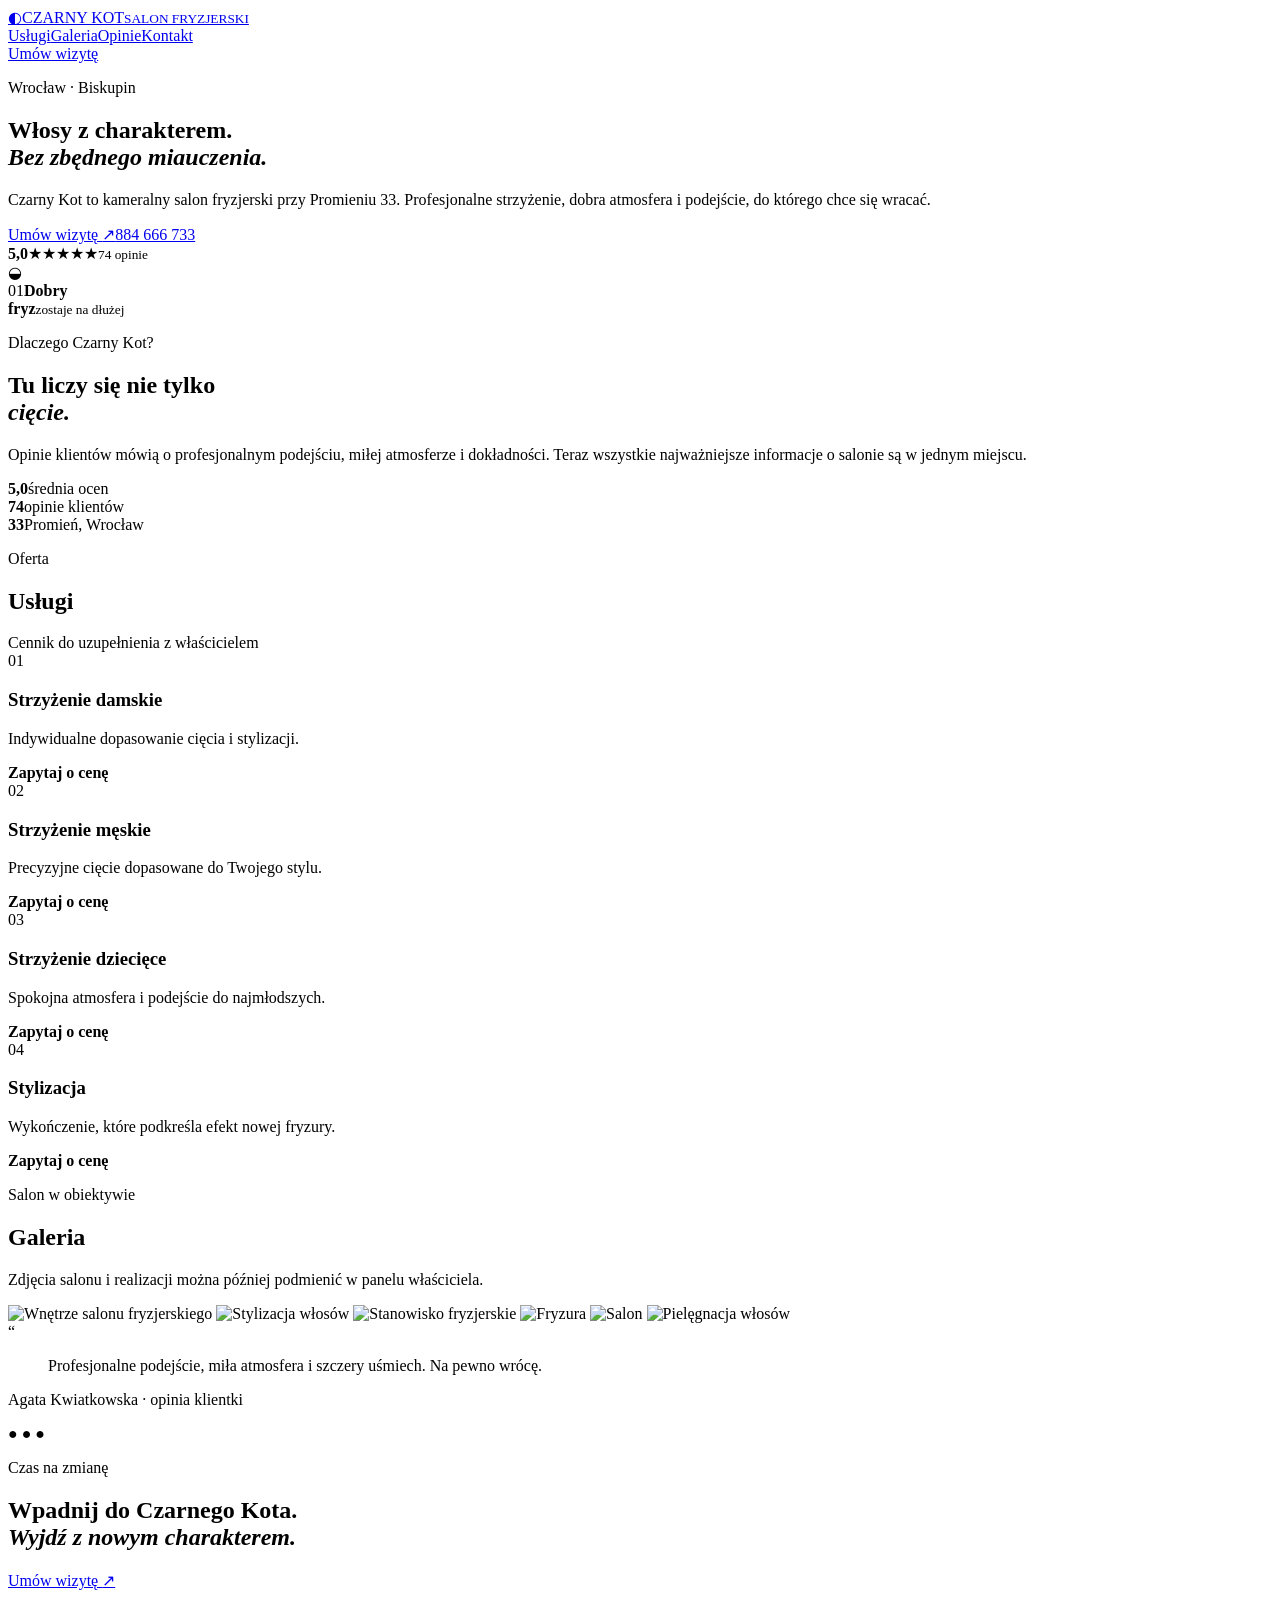
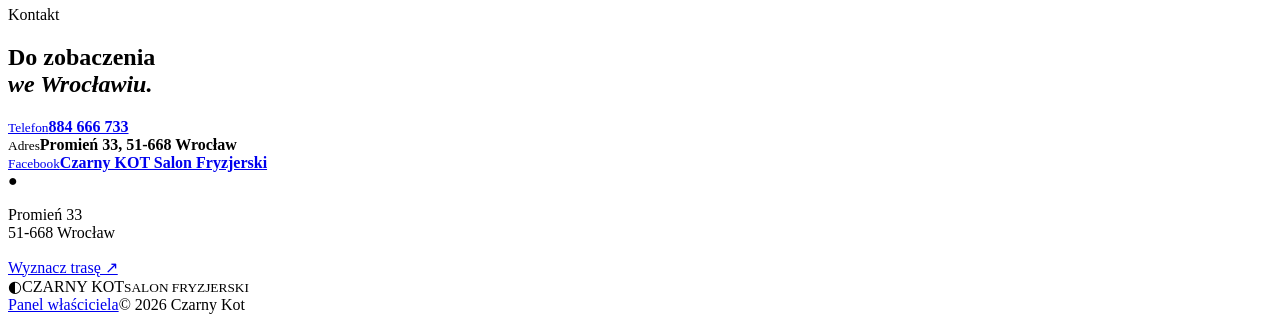
==== index.html @ 336f6bce "Create Czarny Kot website demo" ====
<!doctype html>
<html lang="pl">
<head>
  <meta charset="UTF-8">
  <meta name="viewport" content="width=device-width, initial-scale=1.0">
  <meta name="description" content="Czarny Kot Salon Fryzjerski we Wrocławiu. Strzyżenie damskie, męskie i dziecięce. Promień 33.">
  <title>Czarny Kot | Salon Fryzjerski Wrocław</title>
  <link rel="preconnect" href="https://fonts.googleapis.com">
  <link rel="preconnect" href="https://fonts.gstatic.com" crossorigin>
  <link href="https://fonts.googleapis.com/css2?family=DM+Sans:wght@400;500;600&family=Playfair+Display:wght@500;600;700&display=swap" rel="stylesheet">
  <link rel="stylesheet" href="style.css">
</head>
<body>
  <header class="nav">
    <a class="brand" href="#top"><span class="cat-mark">◐</span><span>CZARNY KOT<small>SALON FRYZJERSKI</small></span></a>
    <nav>
      <a href="#uslugi">Usługi</a><a href="#galeria">Galeria</a><a href="#opinie">Opinie</a><a href="#kontakt">Kontakt</a>
    </nav>
    <a class="button button-small" href="#kontakt">Umów wizytę</a>
  </header>

  <main id="top">
    <section class="hero">
      <div class="hero-glow"></div>
      <div class="hero-copy">
        <p class="eyebrow">Wrocław · Biskupin</p>
        <h1>Włosy z charakterem.<br><em>Bez zbędnego miauczenia.</em></h1>
        <p class="lead">Czarny Kot to kameralny salon fryzjerski przy Promieniu 33. Profesjonalne strzyżenie, dobra atmosfera i podejście, do którego chce się wracać.</p>
        <div class="actions"><a class="button" href="#kontakt">Umów wizytę <span>↗</span></a><a class="text-link" href="tel:+48884666733">884 666 733</a></div>
        <div class="rating"><strong>5,0</strong><span>★★★★★</span><small>74 opinie</small></div>
      </div>
      <div class="hero-art">
        <div class="halo"></div>
        <div class="cat-silhouette">◒</div>
        <div class="hero-card"><span>01</span><b>Dobry<br>fryz</b><small>zostaje na dłużej</small></div>
      </div>
    </section>

    <section class="intro section">
      <p class="eyebrow">Dlaczego Czarny Kot?</p>
      <div class="split"><h2>Tu liczy się nie tylko<br><em>cięcie.</em></h2><p>Opinie klientów mówią o profesjonalnym podejściu, miłej atmosferze i dokładności. Teraz wszystkie najważniejsze informacje o salonie są w jednym miejscu.</p></div>
      <div class="stats"><div><b>5,0</b><span>średnia ocen</span></div><div><b>74</b><span>opinie klientów</span></div><div><b>33</b><span>Promień, Wrocław</span></div></div>
    </section>

    <section id="uslugi" class="section dark">
      <div class="section-head"><div><p class="eyebrow">Oferta</p><h2>Usługi</h2></div><span class="section-note">Cennik do uzupełnienia z właścicielem</span></div>
      <div class="service-grid">
        <article><span>01</span><h3>Strzyżenie damskie</h3><p>Indywidualne dopasowanie cięcia i stylizacji.</p><b>Zapytaj o cenę</b></article>
        <article><span>02</span><h3>Strzyżenie męskie</h3><p>Precyzyjne cięcie dopasowane do Twojego stylu.</p><b>Zapytaj o cenę</b></article>
        <article><span>03</span><h3>Strzyżenie dziecięce</h3><p>Spokojna atmosfera i podejście do najmłodszych.</p><b>Zapytaj o cenę</b></article>
        <article><span>04</span><h3>Stylizacja</h3><p>Wykończenie, które podkreśla efekt nowej fryzury.</p><b>Zapytaj o cenę</b></article>
      </div>
    </section>

    <section id="galeria" class="section">
      <div class="section-head"><div><p class="eyebrow">Salon w obiektywie</p><h2>Galeria</h2></div><p class="section-note">Zdjęcia salonu i realizacji można później podmienić w panelu właściciela.</p></div>
      <div class="gallery">
        <img src="https://images.unsplash.com/photo-1560066984-138dadb4c035?auto=format&fit=crop&w=1000&q=85" alt="Wnętrze salonu fryzjerskiego">
        <img src="https://images.unsplash.com/photo-1522337360788-8b13dee7a37e?auto=format&fit=crop&w=1000&q=85" alt="Stylizacja włosów">
        <img src="https://images.unsplash.com/photo-1521590832167-7bcbfaa6381f?auto=format&fit=crop&w=1000&q=85" alt="Stanowisko fryzjerskie">
        <img src="https://images.unsplash.com/photo-1519699047748-de8e457a634e?auto=format&fit=crop&w=1000&q=85" alt="Fryzura">
        <img src="https://images.unsplash.com/photo-1562322140-8baeececf3df?auto=format&fit=crop&w=1000&q=85" alt="Salon">
        <img src="https://images.unsplash.com/photo-1595476108010-b4d1f102b1b1?auto=format&fit=crop&w=1000&q=85" alt="Pielęgnacja włosów">
      </div>
    </section>

    <section id="opinie" class="section quote-section">
      <div class="quote-mark">“</div>
      <blockquote>Profesjonalne podejście, miła atmosfera i szczery uśmiech. Na pewno wrócę.</blockquote>
      <p>Agata Kwiatkowska · opinia klientki</p>
      <div class="quote-dots">● ● ●</div>
    </section>

    <section class="cta">
      <div><p class="eyebrow">Czas na zmianę</p><h2>Wpadnij do Czarnego Kota.<br><em>Wyjdź z nowym charakterem.</em></h2></div>
      <a class="button light" href="#kontakt">Umów wizytę <span>↗</span></a>
    </section>

    <section id="kontakt" class="section contact">
      <div><p class="eyebrow">Kontakt</p><h2>Do zobaczenia<br><em>we Wrocławiu.</em></h2><div class="contact-list"><a href="tel:+48884666733"><small>Telefon</small><b>884 666 733</b></a><div><small>Adres</small><b>Promień 33, 51-668 Wrocław</b></div><a href="https://www.facebook.com/Czarny-KOT-Salon-Fryzjerski-Wroc%C5%82aw-106250947893247" target="_blank" rel="noreferrer"><small>Facebook</small><b>Czarny KOT Salon Fryzjerski</b></a></div></div>
      <div class="map-card"><div class="map-pin">●</div><p>Promień 33<br>51-668 Wrocław</p><a class="text-link" href="https://www.google.com/maps/search/?api=1&query=Promie%C5%84%2033%2051-668%20Wroc%C5%82aw" target="_blank" rel="noreferrer">Wyznacz trasę ↗</a></div>
    </section>
  </main>

  <footer><div class="brand"><span class="cat-mark">◐</span><span>CZARNY KOT<small>SALON FRYZJERSKI</small></span></div><a href="/admin.html">Panel właściciela</a><span>© 2026 Czarny Kot</span></footer>
  <script src="script.js"></script>
</body>
</html>
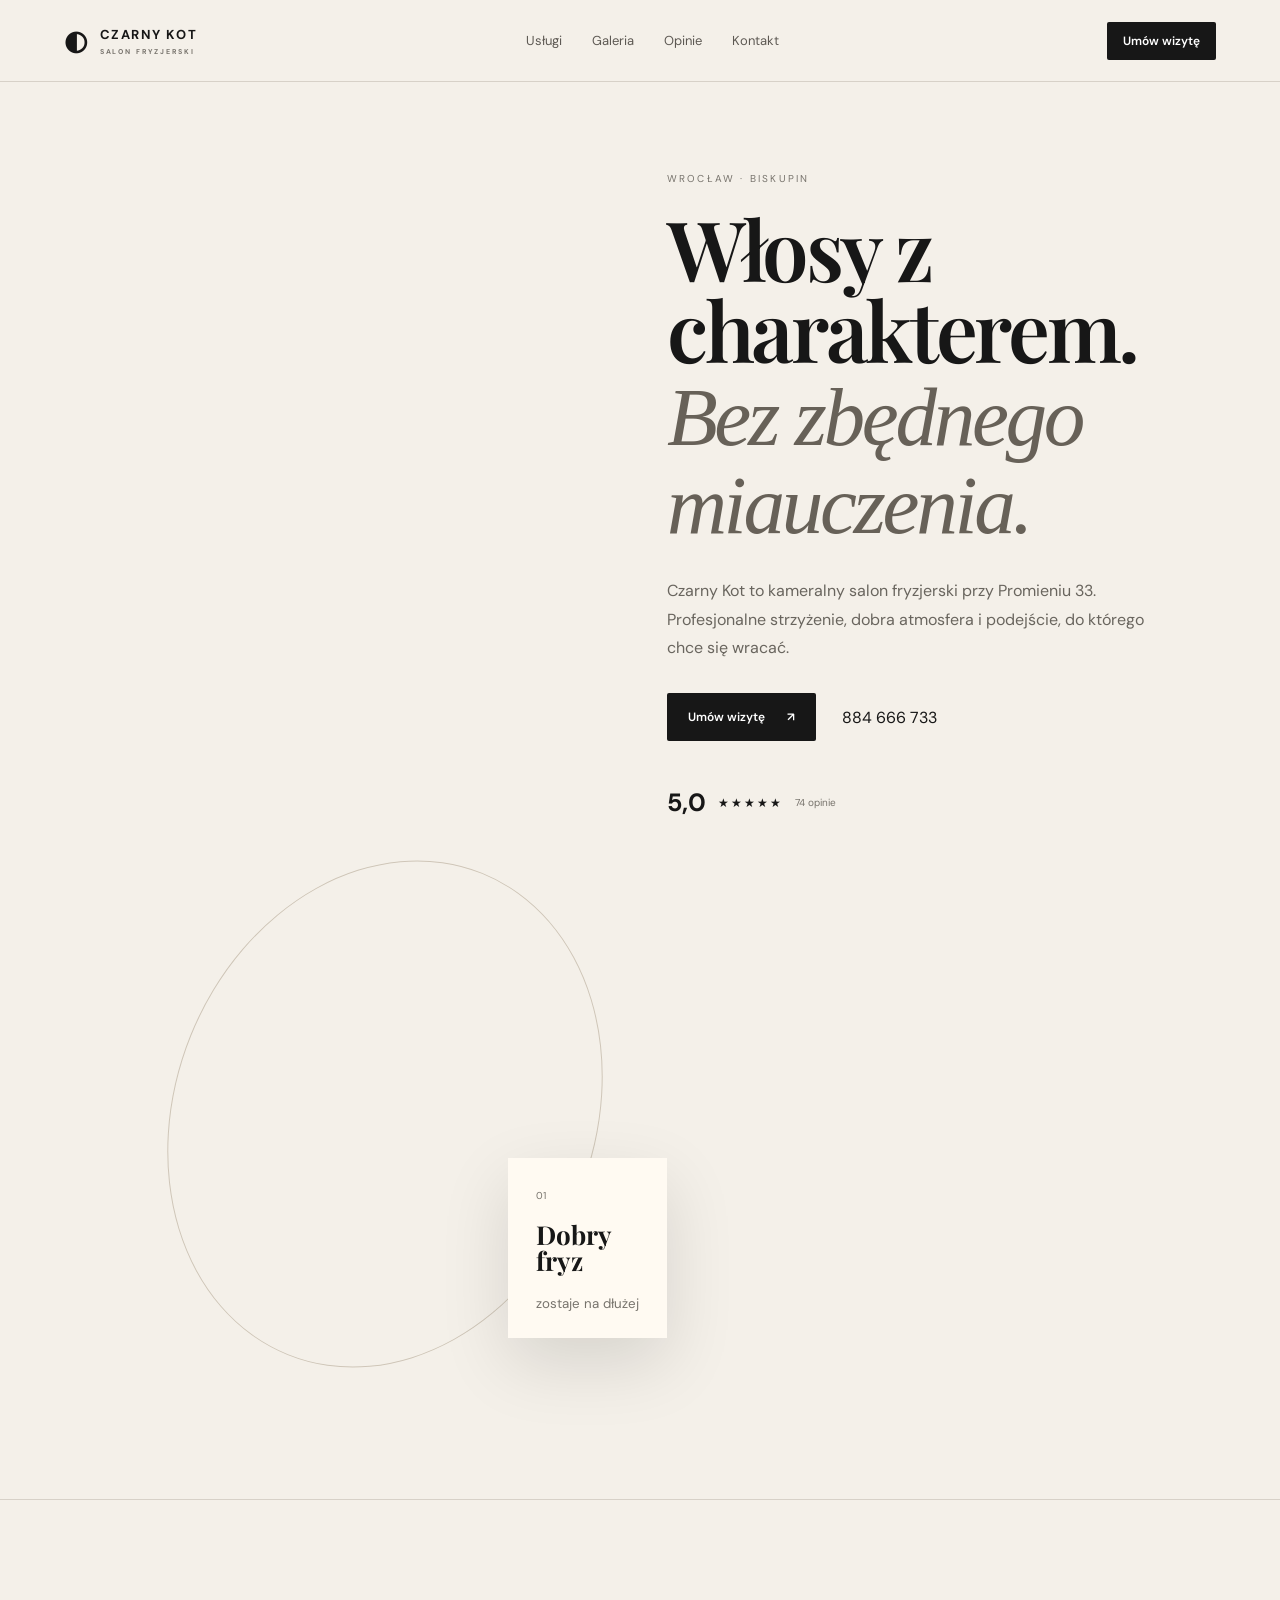
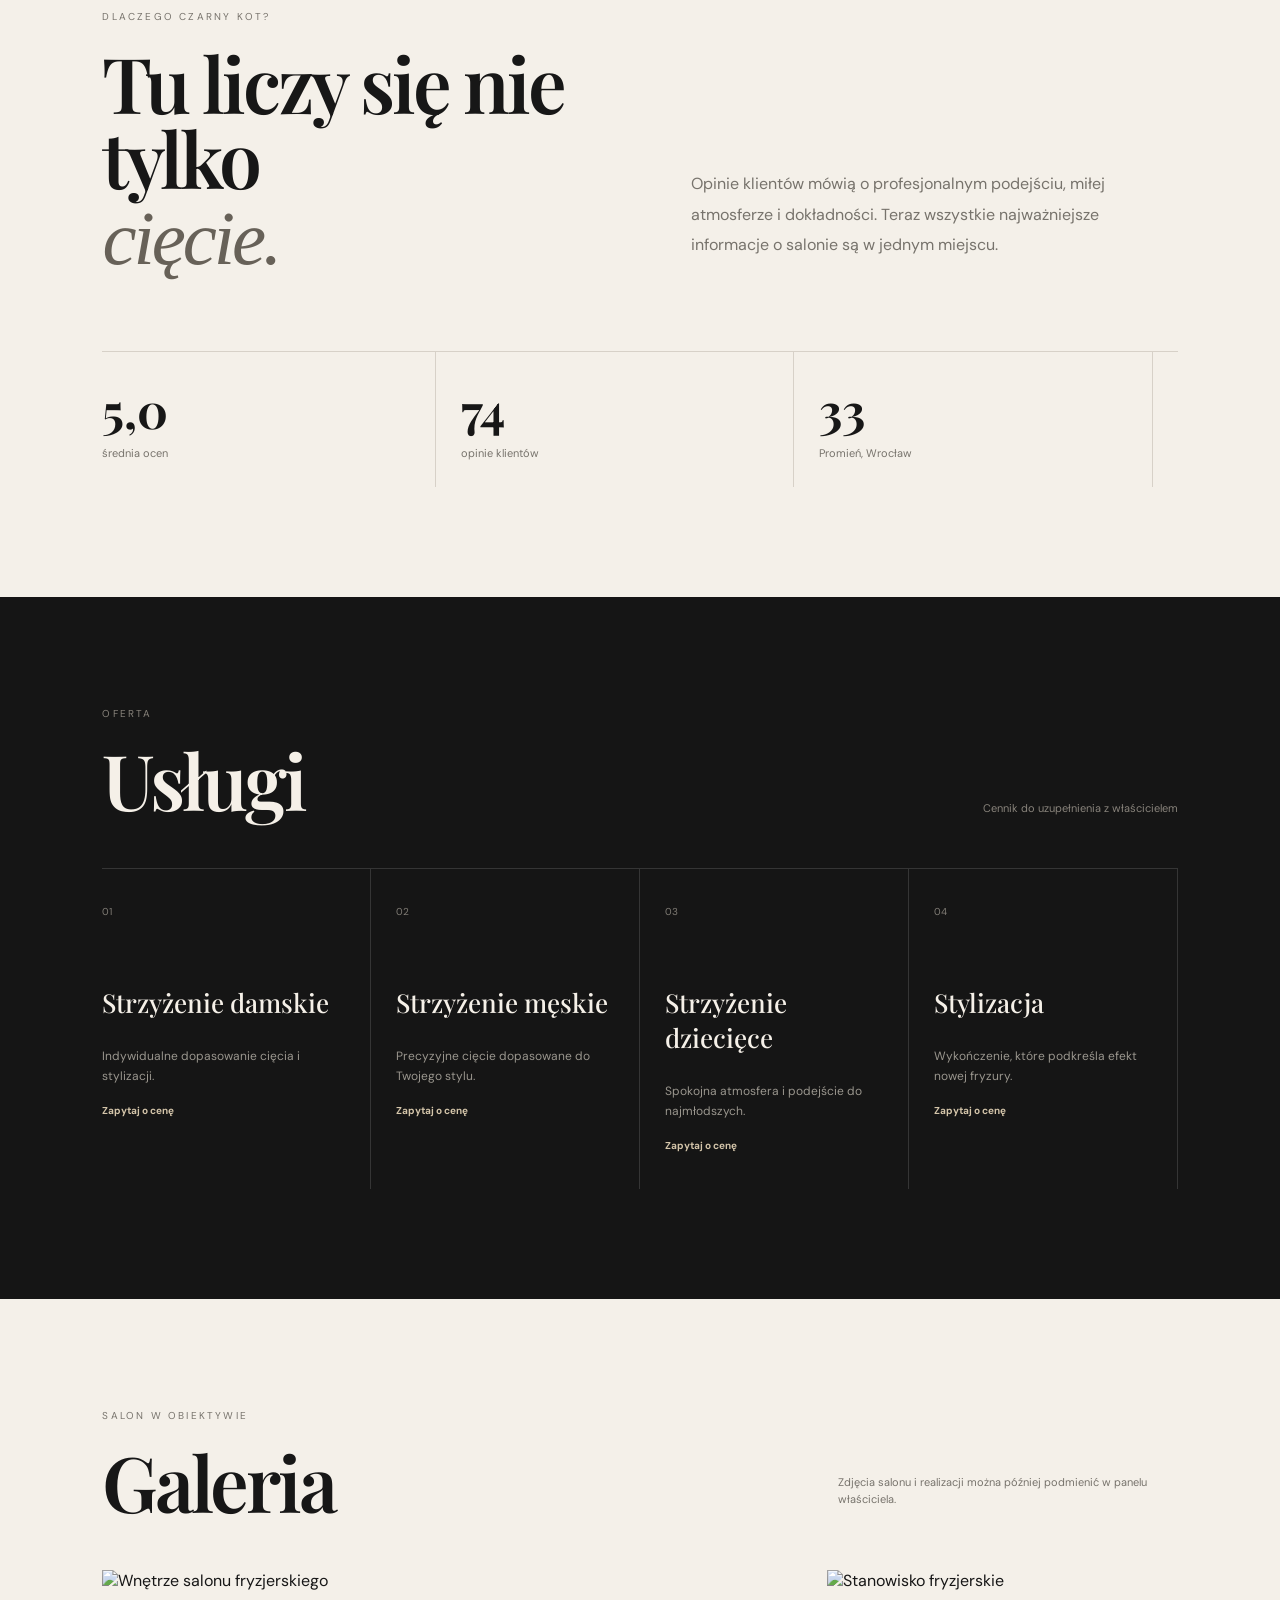
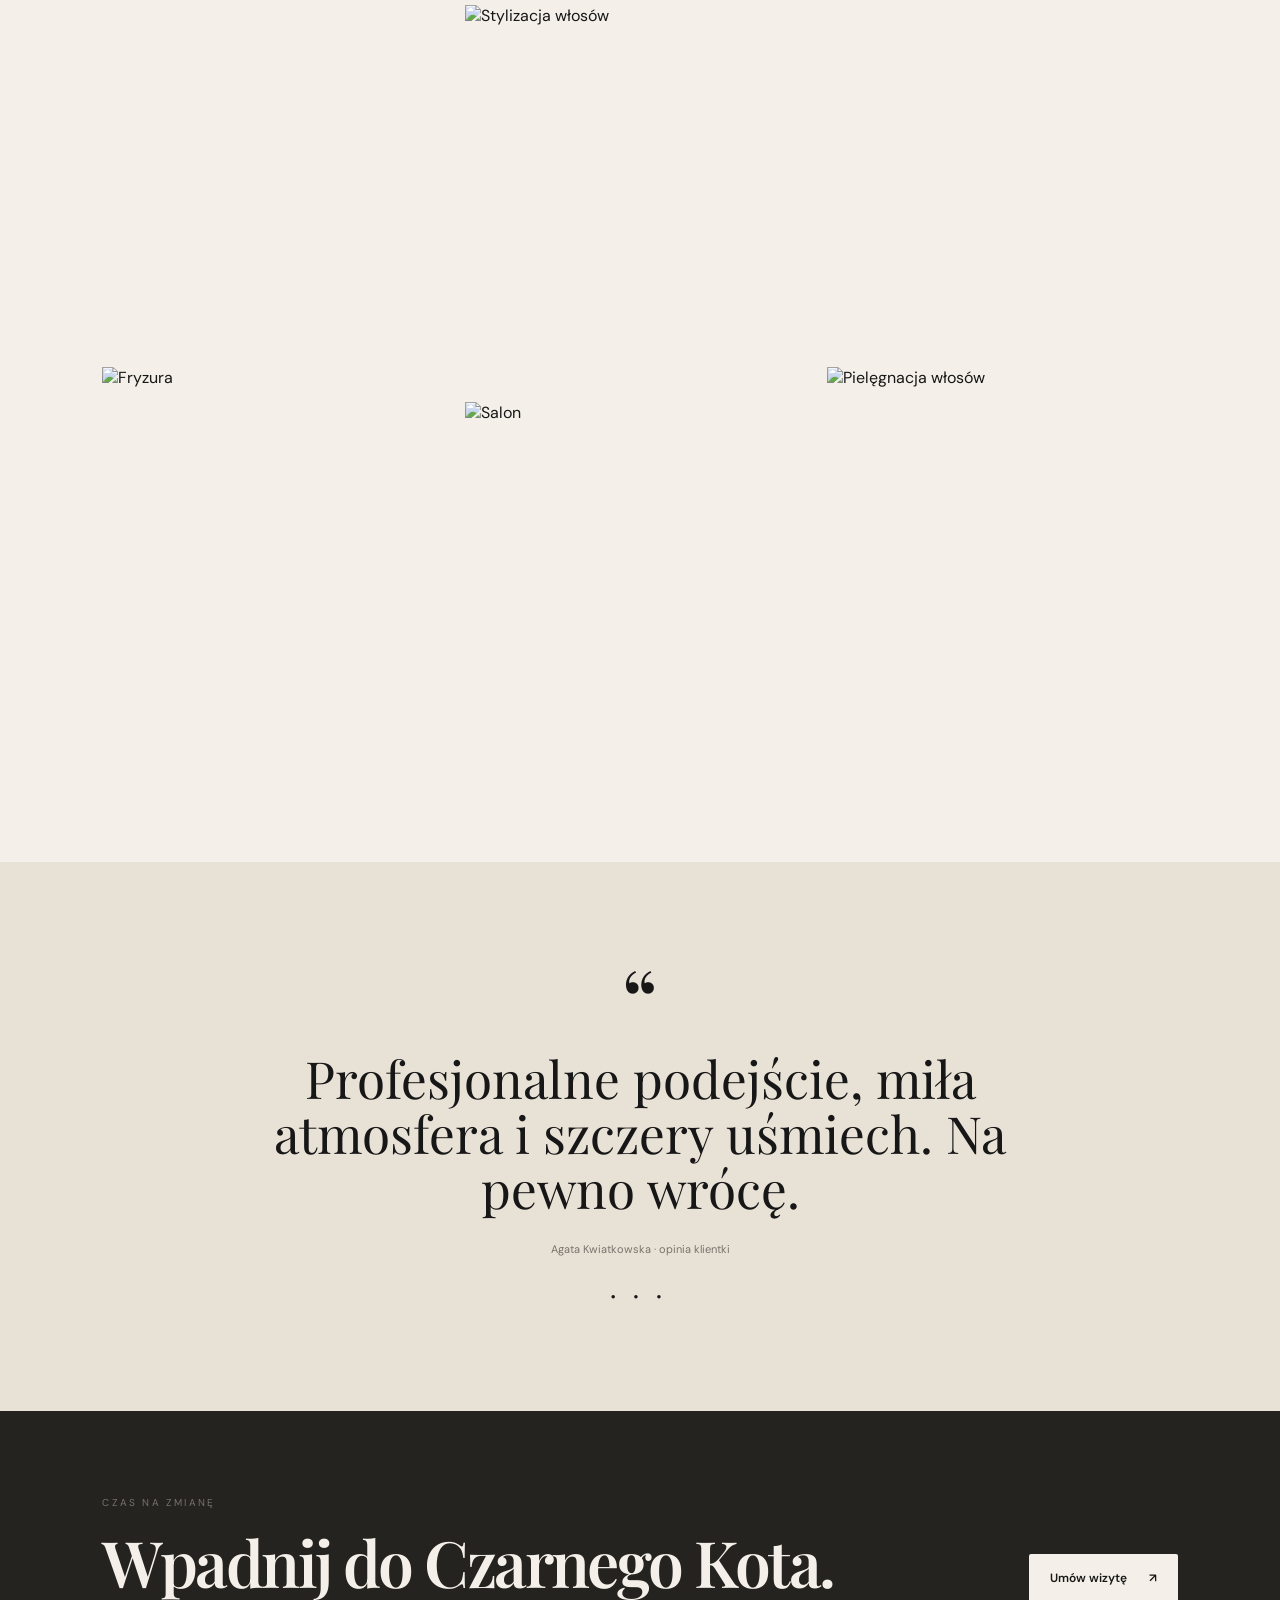
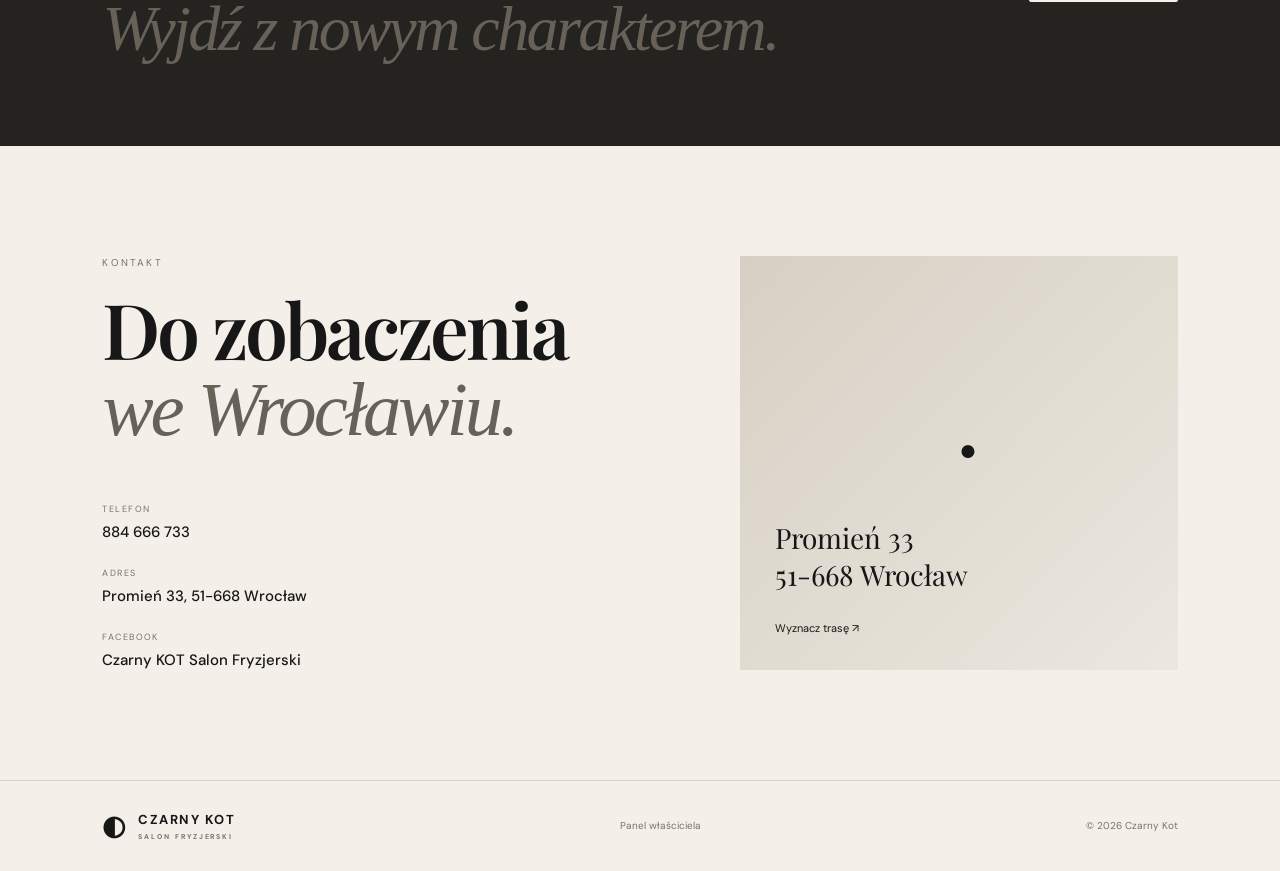
==== commit 2b72e5fb: "Add walking cat hero animation" ====
--- a/index.html
+++ b/index.html
@@ -31,7 +31,8 @@
       </div>
       <div class="hero-art">
         <div class="halo"></div>
-        <div class="cat-silhouette">◒</div>
+        <div class="cat-silhouette" aria-hidden="true"><span class="cat-body"></span><span class="cat-head"><i></i><i></i></span><span class="cat-tail"></span><span class="cat-leg leg-a"></span><span class="cat-leg leg-b"></span><span class="cat-leg leg-c"></span><span class="cat-leg leg-d"></span></div>
+        <div class="walking-cat" aria-hidden="true"><span class="walk-body"></span><span class="walk-head"><i></i><i></i></span><span class="walk-tail"></span><span class="walk-leg a"></span><span class="walk-leg b"></span><span class="walk-leg c"></span><span class="walk-leg d"></span></div>
         <div class="hero-card"><span>01</span><b>Dobry<br>fryz</b><small>zostaje na dłużej</small></div>
       </div>
     </section>
--- a/style.css
+++ b/style.css
@@ -0,0 +1 @@
+:root{--bg:#f4f0e9;--ink:#171717;--muted:#77736c;--dark:#151515;--line:#d7d1c8;--accent:#d9c39a}*{box-sizing:border-box}html{scroll-behavior:smooth}body{margin:0;background:var(--bg);color:var(--ink);font-family:"DM Sans",sans-serif}a{color:inherit;text-decoration:none}.nav{height:82px;padding:0 5vw;display:flex;align-items:center;justify-content:space-between;border-bottom:1px solid var(--line);position:sticky;top:0;background:rgba(244,240,233,.9);backdrop-filter:blur(16px);z-index:10}.brand{display:flex;gap:10px;align-items:center;font-weight:700;letter-spacing:.12em;font-size:13px}.brand small{display:block;font-size:7px;letter-spacing:.28em;color:var(--muted);margin-top:4px}.cat-mark{font-size:27px;line-height:1}.nav nav{display:flex;gap:30px;font-size:13px;color:#5d5953}.nav nav a:hover,.text-link:hover{color:#000;text-decoration:underline;text-underline-offset:5px}.button{display:inline-flex;align-items:center;gap:22px;background:var(--ink);color:white;padding:16px 21px;border-radius:2px;font-size:12px;font-weight:600}.button-small{padding:11px 16px}.button.light{background:var(--bg);color:var(--ink)}.hero{min-height:calc(100vh - 82px);padding:7vw 8vw;display:grid;grid-template-columns:1.05fr .95fr;align-items:center;overflow:hidden}.eyebrow{font-size:10px;text-transform:uppercase;letter-spacing:.22em;color:var(--muted);margin:0 0 22px}.hero h1,h2{font-family:"Playfair Display",serif;font-weight:600;line-height:.98;letter-spacing:-.04em}.hero h1{font-size:clamp(48px,6.5vw,94px);margin:0;max-width:850px}.hero h1 em,h2 em{font-style:italic;font-weight:500;color:#676158}.lead{max-width:540px;line-height:1.8;color:#69655e;margin:30px 0}.actions{display:flex;align-items:center;gap:26px}.rating{display:flex;align-items:center;gap:12px;margin-top:45px;font-size:12px}.rating strong{font-size:25px}.rating span{letter-spacing:2px}.rating small{color:var(--muted)}.hero-art{height:590px;position:relative;display:grid;place-items:center}.halo{width:420px;height:520px;border-radius:50%;border:1px solid #cfc6b8;position:absolute;transform:rotate(22deg)}.cat-silhouette{font-size:260px;color:#1b1b1b;line-height:1;transform:rotate(-8deg);filter:drop-shadow(18px 20px 0 rgba(0,0,0,.06))}.hero-card{position:absolute;right:0;bottom:12%;background:#fffaf2;padding:25px 28px;box-shadow:0 25px 70px rgba(0,0,0,.12);min-width:145px}.hero-card span{font-size:10px;color:var(--muted)}.hero-card b{display:block;font-family:"Playfair Display",serif;font-size:26px;line-height:1;margin:18px 0}.hero-card small{color:var(--muted)}.section{padding:110px 8vw}.intro{border-top:1px solid var(--line)}h2{font-size:clamp(45px,6vw,80px);margin:0}.split{display:grid;grid-template-columns:1fr 1fr;gap:8vw;align-items:end}.split p{max-width:470px;line-height:1.9;color:var(--muted)}.stats{display:grid;grid-template-columns:repeat(3,1fr);border-top:1px solid var(--line);margin-top:75px}.stats div{padding:25px 0;border-right:1px solid var(--line);margin-right:25px}.stats b{font-family:"Playfair Display",serif;font-size:48px;display:block}.stats span{font-size:11px;color:var(--muted)}.dark{background:var(--dark);color:#f5f0e8}.dark .eyebrow,.dark .section-note{color:#88837b}.section-head{display:flex;justify-content:space-between;align-items:end;margin-bottom:50px}.section-note{max-width:340px;font-size:11px;line-height:1.6;color:var(--muted)}.service-grid{display:grid;grid-template-columns:repeat(4,1fr);border-top:1px solid #353535}.service-grid article{padding:30px 25px 35px 0;border-right:1px solid #353535;min-height:260px}.service-grid article+article{padding-left:25px}.service-grid span{font-size:10px;color:#817d76}.service-grid h3{font-family:"Playfair Display",serif;font-size:26px;font-weight:500;margin-top:65px}.service-grid p{color:#9a968e;font-size:12px;line-height:1.7}.service-grid b{font-size:10px;color:#d4c5aa}.gallery{display:grid;grid-template-columns:repeat(3,1fr);gap:12px}.gallery img{width:100%;height:350px;object-fit:cover;filter:saturate(.8);transition:.35s}.gallery img:hover{filter:saturate(1);transform:translateY(-4px)}.gallery img:nth-child(2),.gallery img:nth-child(5){margin-top:35px}.quote-section{text-align:center;background:#e8e1d6}.quote-mark{font-family:"Playfair Display",serif;font-size:90px;line-height:.6}.quote-section blockquote{font-family:"Playfair Display",serif;font-size:clamp(30px,4vw,55px);max-width:850px;margin:25px auto;line-height:1.08}.quote-section p{font-size:11px;color:var(--muted)}.quote-dots{font-size:8px;letter-spacing:8px;margin-top:35px}.cta{background:#24231f;color:#f4f0e9;padding:85px 8vw;display:flex;justify-content:space-between;align-items:center}.cta h2{font-size:clamp(40px,5vw,68px)}.contact{display:grid;grid-template-columns:1.1fr .9fr;gap:8vw}.contact-list{margin-top:55px;display:grid;gap:25px}.contact-list small{display:block;color:var(--muted);font-size:9px;text-transform:uppercase;letter-spacing:.16em;margin-bottom:6px}.contact-list b{font-size:15px;font-weight:500}.map-card{min-height:400px;background:linear-gradient(135deg,#d6d0c4,#ece7df);padding:35px;display:flex;flex-direction:column;justify-content:end;position:relative}.map-pin{position:absolute;top:42%;left:50%;font-size:30px}.map-card p{font-family:"Playfair Display",serif;font-size:28px}.map-card .text-link{font-size:11px}footer{border-top:1px solid var(--line);padding:30px 8vw;display:flex;justify-content:space-between;align-items:center;font-size:10px;color:var(--muted)}footer .brand{color:var(--ink)}footer a:hover{color:var(--ink)}@media(max-width:800px){.nav{height:68px}.nav nav{display:none}.nav .button{display:none}.hero{grid-template-columns:1fr;padding:65px 7vw}.hero-art{height:360px}.halo{width:260px;height:320px}.cat-silhouette{font-size:170px}.hero-card{right:4%;bottom:4%}.split,.contact{grid-template-columns:1fr}.service-grid{grid-template-columns:1fr 1fr}.gallery{grid-template-columns:1fr 1fr}.gallery img{height:240px}.section{padding:80px 7vw}.cta{padding:70px 7vw;display:block}.cta .button{margin-top:30px}.stats{grid-template-columns:1fr}.stats div{border-right:0;border-bottom:1px solid var(--line);margin:0}.section-head{display:block}.section-note{margin-top:20px}footer{padding:25px 7vw;gap:15px;flex-wrap:wrap}}@media(max-width:480px){.service-grid,.gallery{grid-template-columns:1fr}.gallery img:nth-child(2),.gallery img:nth-child(5){margin-top:0}.hero h1{font-size:48px}.actions{flex-direction:column;align-items:flex-start}.contact{gap:50px}}
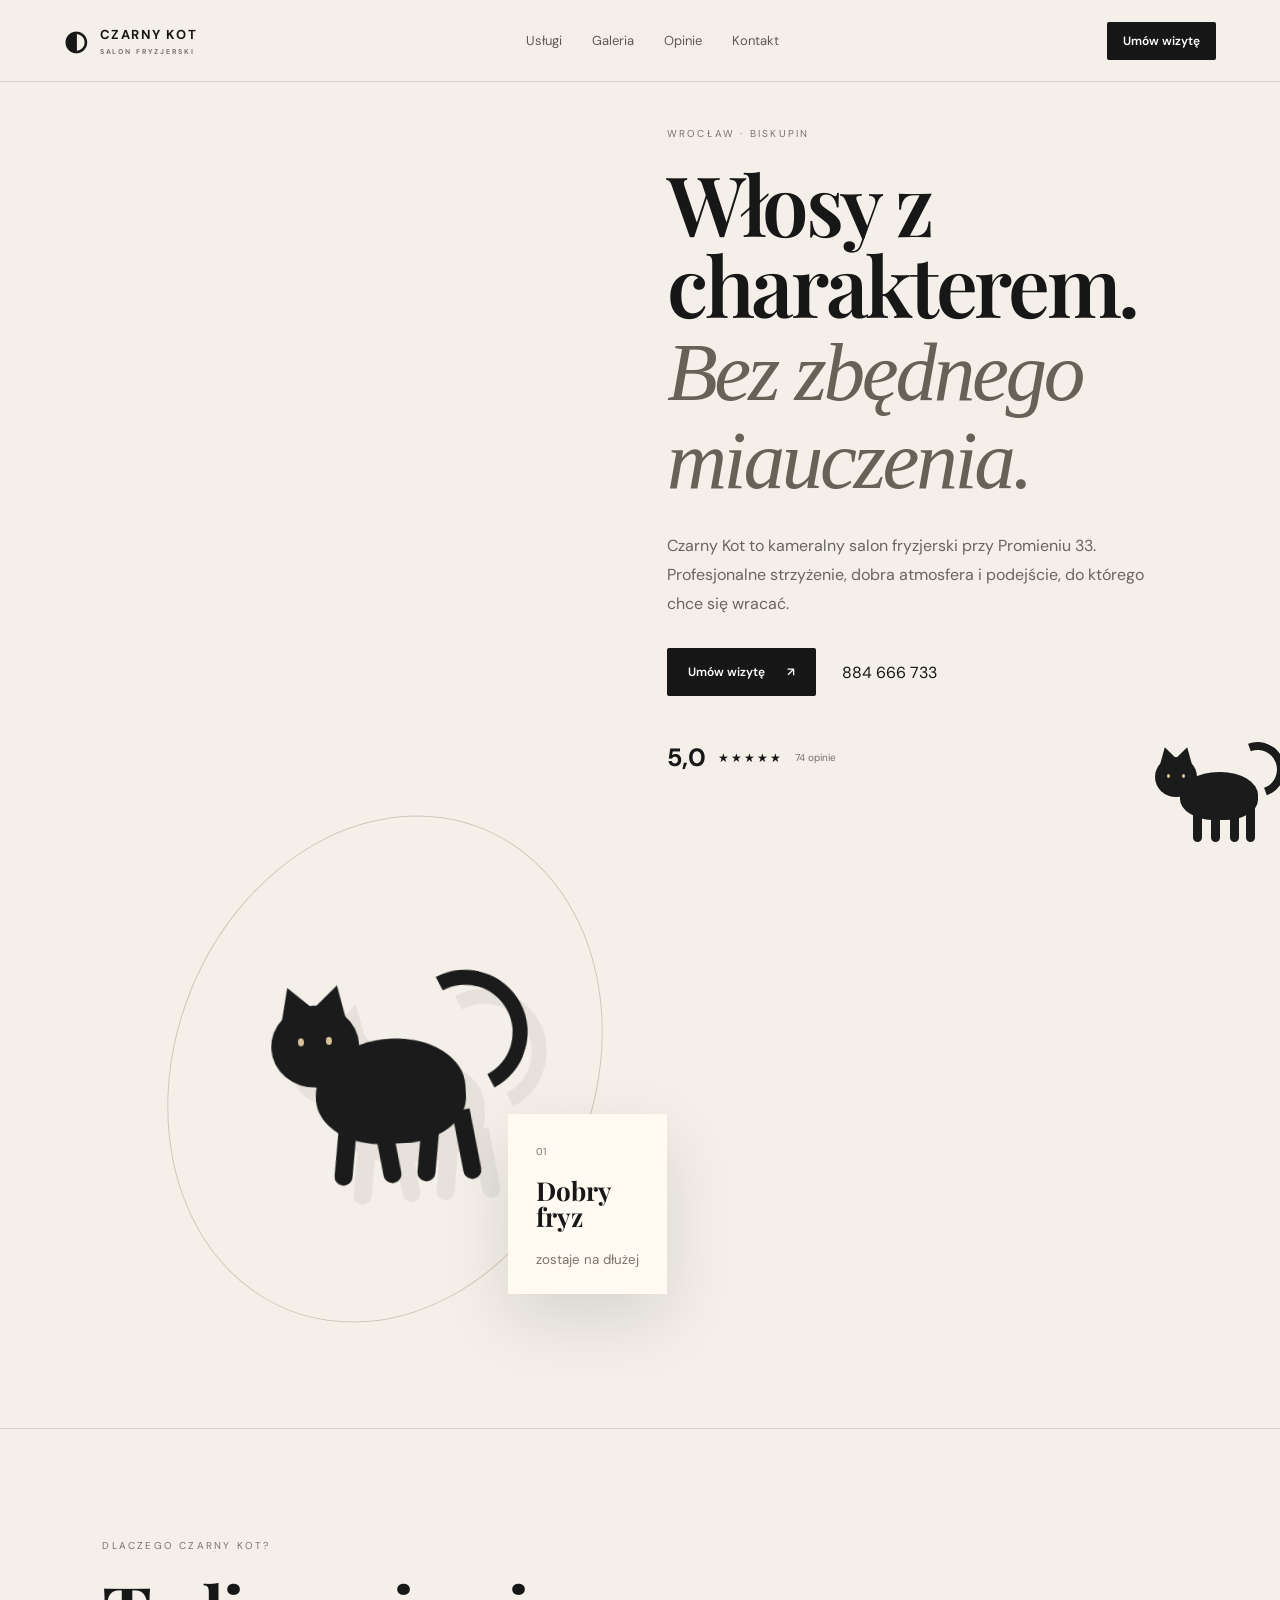
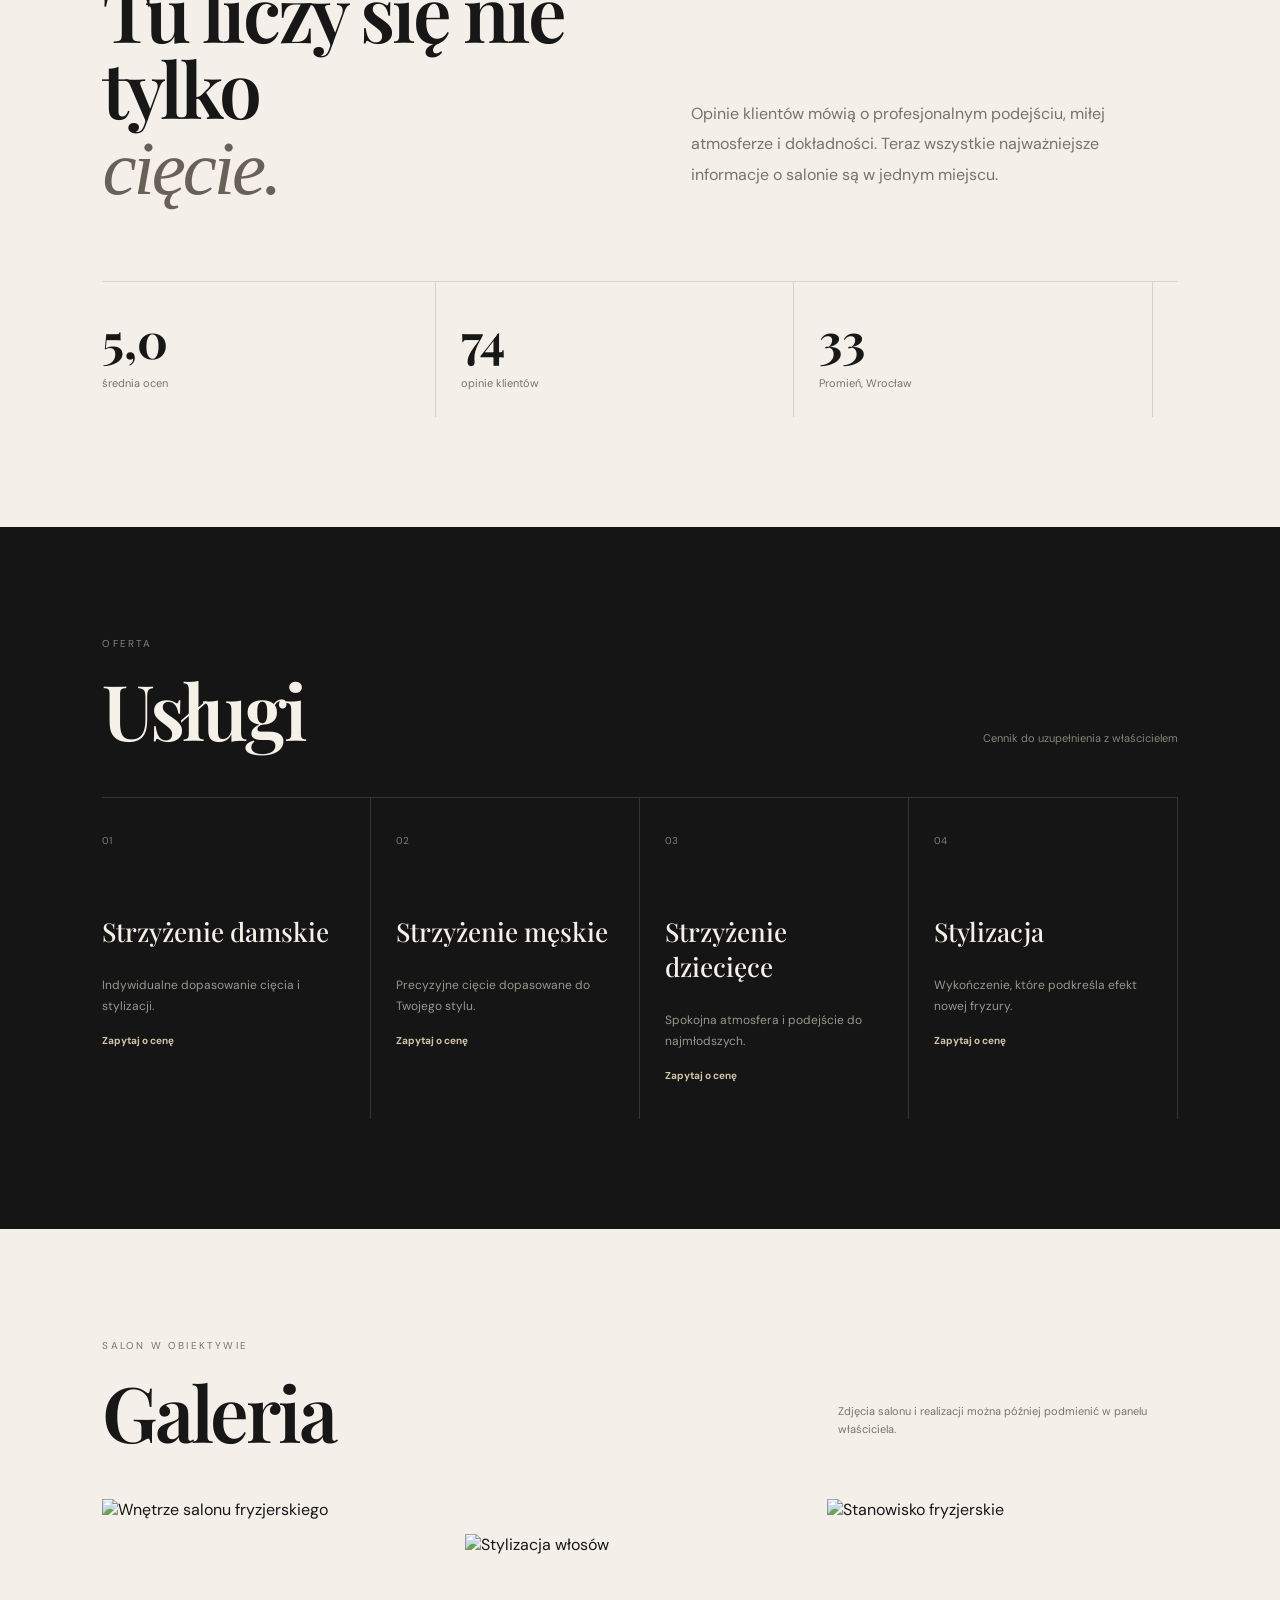
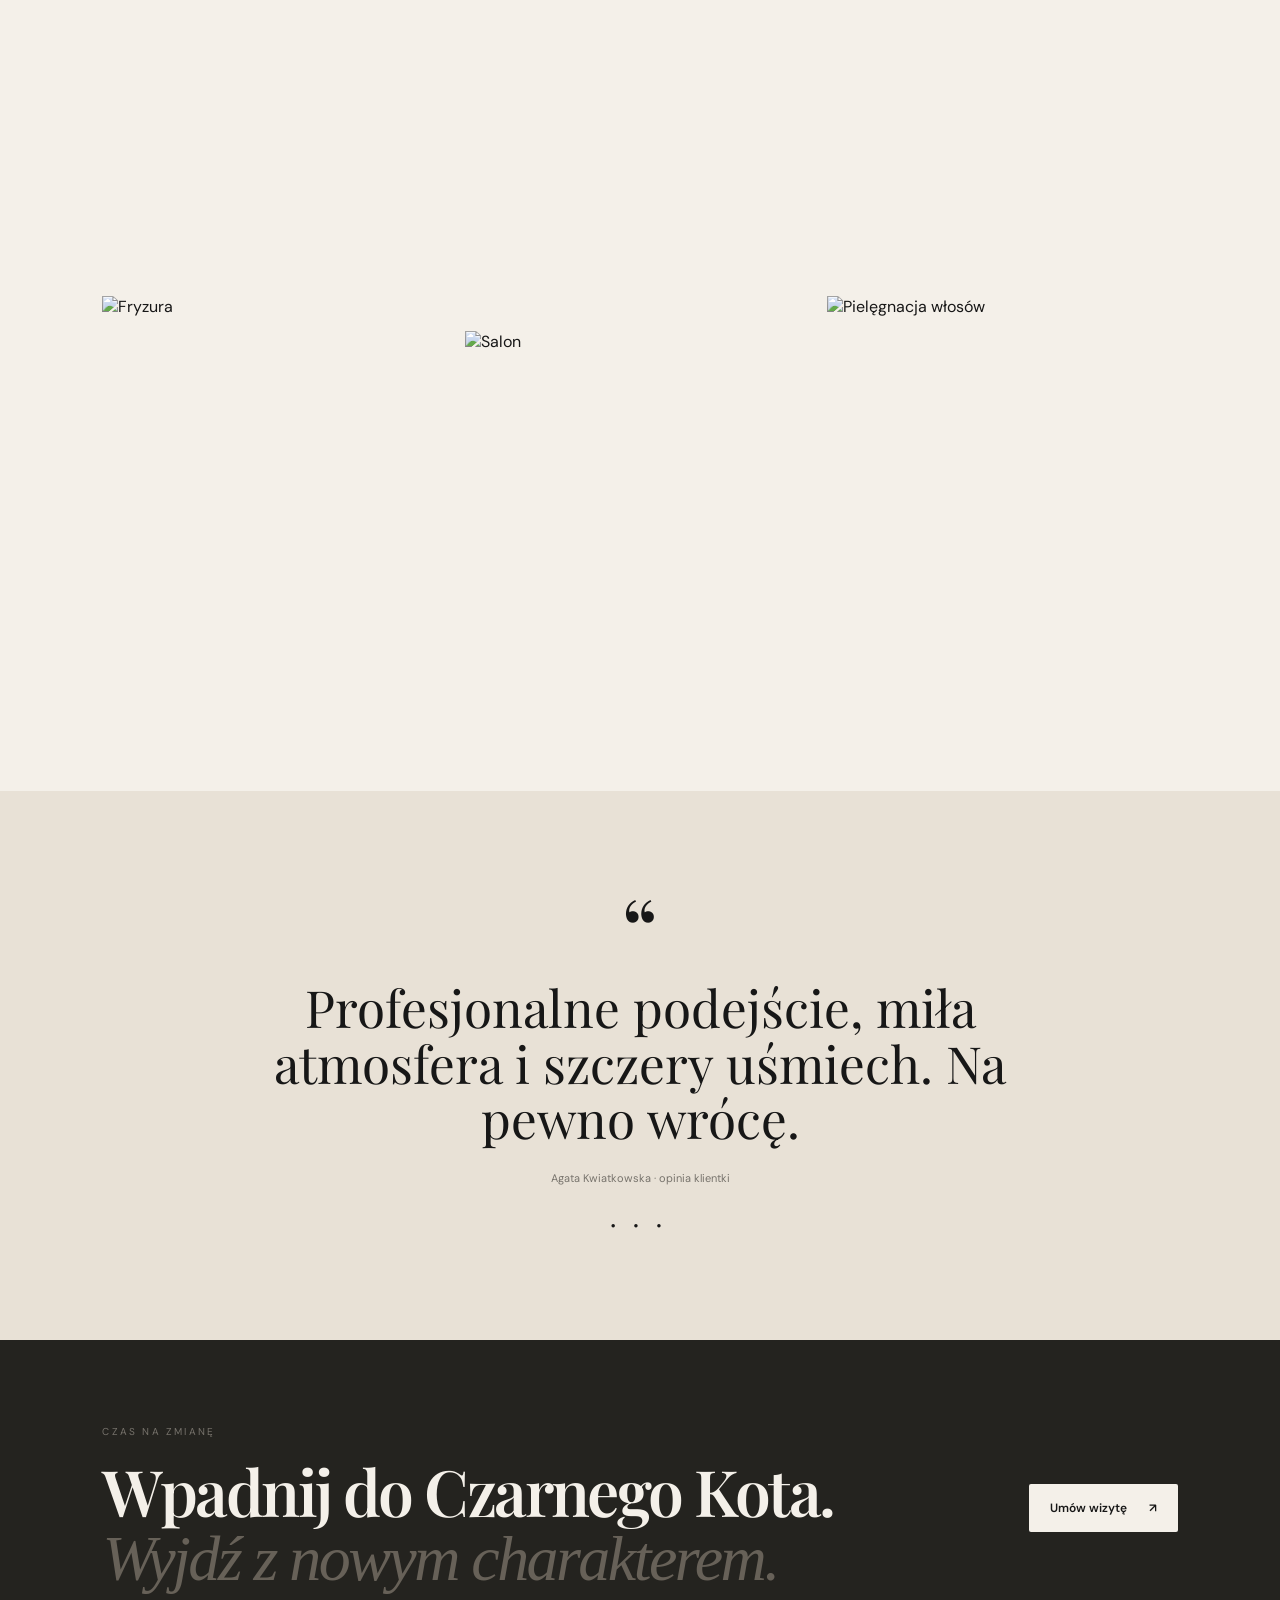
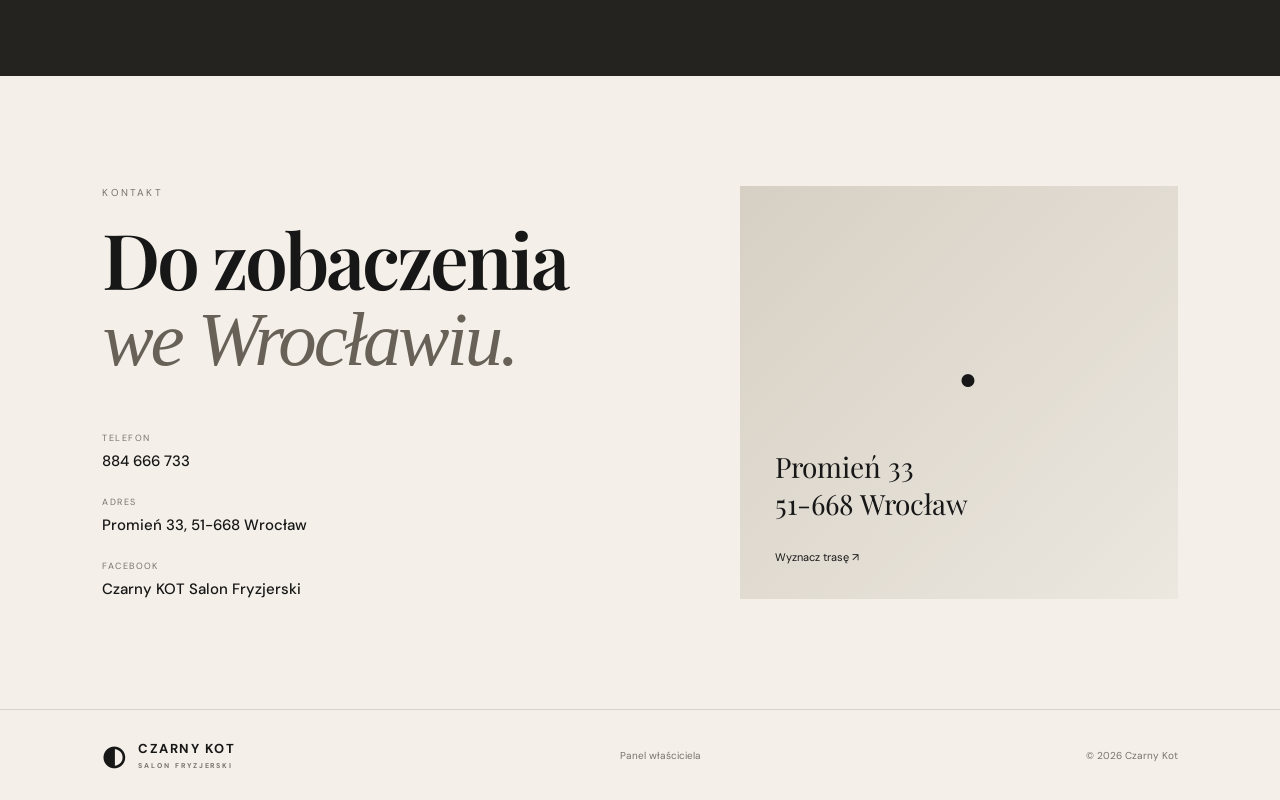
==== commit 3a101178: "Move walking cat to full hero container" ====
--- a/index.html
+++ b/index.html
@@ -29,10 +29,10 @@
         <div class="actions"><a class="button" href="#kontakt">Umów wizytę <span>↗</span></a><a class="text-link" href="tel:+48884666733">884 666 733</a></div>
         <div class="rating"><strong>5,0</strong><span>★★★★★</span><small>74 opinie</small></div>
       </div>
+      <div class="walking-cat" aria-hidden="true"><span class="walk-body"></span><span class="walk-head"><i></i><i></i></span><span class="walk-tail"></span><span class="walk-leg a"></span><span class="walk-leg b"></span><span class="walk-leg c"></span><span class="walk-leg d"></span></div>
       <div class="hero-art">
         <div class="halo"></div>
         <div class="cat-silhouette" aria-hidden="true"><span class="cat-body"></span><span class="cat-head"><i></i><i></i></span><span class="cat-tail"></span><span class="cat-leg leg-a"></span><span class="cat-leg leg-b"></span><span class="cat-leg leg-c"></span><span class="cat-leg leg-d"></span></div>
-        <div class="walking-cat" aria-hidden="true"><span class="walk-body"></span><span class="walk-head"><i></i><i></i></span><span class="walk-tail"></span><span class="walk-leg a"></span><span class="walk-leg b"></span><span class="walk-leg c"></span><span class="walk-leg d"></span></div>
         <div class="hero-card"><span>01</span><b>Dobry<br>fryz</b><small>zostaje na dłużej</small></div>
       </div>
     </section>
--- a/style.css
+++ b/style.css
@@ -1 +1,20 @@
-:root{--bg:#f4f0e9;--ink:#171717;--muted:#77736c;--dark:#151515;--line:#d7d1c8;--accent:#d9c39a}*{box-sizing:border-box}html{scroll-behavior:smooth}body{margin:0;background:var(--bg);color:var(--ink);font-family:"DM Sans",sans-serif}a{color:inherit;text-decoration:none}.nav{height:82px;padding:0 5vw;display:flex;align-items:center;justify-content:space-between;border-bottom:1px solid var(--line);position:sticky;top:0;background:rgba(244,240,233,.9);backdrop-filter:blur(16px);z-index:10}.brand{display:flex;gap:10px;align-items:center;font-weight:700;letter-spacing:.12em;font-size:13px}.brand small{display:block;font-size:7px;letter-spacing:.28em;color:var(--muted);margin-top:4px}.cat-mark{font-size:27px;line-height:1}.nav nav{display:flex;gap:30px;font-size:13px;color:#5d5953}.nav nav a:hover,.text-link:hover{color:#000;text-decoration:underline;text-underline-offset:5px}.button{display:inline-flex;align-items:center;gap:22px;background:var(--ink);color:white;padding:16px 21px;border-radius:2px;font-size:12px;font-weight:600}.button-small{padding:11px 16px}.button.light{background:var(--bg);color:var(--ink)}.hero{min-height:calc(100vh - 82px);padding:7vw 8vw;display:grid;grid-template-columns:1.05fr .95fr;align-items:center;overflow:hidden}.eyebrow{font-size:10px;text-transform:uppercase;letter-spacing:.22em;color:var(--muted);margin:0 0 22px}.hero h1,h2{font-family:"Playfair Display",serif;font-weight:600;line-height:.98;letter-spacing:-.04em}.hero h1{font-size:clamp(48px,6.5vw,94px);margin:0;max-width:850px}.hero h1 em,h2 em{font-style:italic;font-weight:500;color:#676158}.lead{max-width:540px;line-height:1.8;color:#69655e;margin:30px 0}.actions{display:flex;align-items:center;gap:26px}.rating{display:flex;align-items:center;gap:12px;margin-top:45px;font-size:12px}.rating strong{font-size:25px}.rating span{letter-spacing:2px}.rating small{color:var(--muted)}.hero-art{height:590px;position:relative;display:grid;place-items:center}.halo{width:420px;height:520px;border-radius:50%;border:1px solid #cfc6b8;position:absolute;transform:rotate(22deg)}.cat-silhouette{font-size:260px;color:#1b1b1b;line-height:1;transform:rotate(-8deg);filter:drop-shadow(18px 20px 0 rgba(0,0,0,.06))}.hero-card{position:absolute;right:0;bottom:12%;background:#fffaf2;padding:25px 28px;box-shadow:0 25px 70px rgba(0,0,0,.12);min-width:145px}.hero-card span{font-size:10px;color:var(--muted)}.hero-card b{display:block;font-family:"Playfair Display",serif;font-size:26px;line-height:1;margin:18px 0}.hero-card small{color:var(--muted)}.section{padding:110px 8vw}.intro{border-top:1px solid var(--line)}h2{font-size:clamp(45px,6vw,80px);margin:0}.split{display:grid;grid-template-columns:1fr 1fr;gap:8vw;align-items:end}.split p{max-width:470px;line-height:1.9;color:var(--muted)}.stats{display:grid;grid-template-columns:repeat(3,1fr);border-top:1px solid var(--line);margin-top:75px}.stats div{padding:25px 0;border-right:1px solid var(--line);margin-right:25px}.stats b{font-family:"Playfair Display",serif;font-size:48px;display:block}.stats span{font-size:11px;color:var(--muted)}.dark{background:var(--dark);color:#f5f0e8}.dark .eyebrow,.dark .section-note{color:#88837b}.section-head{display:flex;justify-content:space-between;align-items:end;margin-bottom:50px}.section-note{max-width:340px;font-size:11px;line-height:1.6;color:var(--muted)}.service-grid{display:grid;grid-template-columns:repeat(4,1fr);border-top:1px solid #353535}.service-grid article{padding:30px 25px 35px 0;border-right:1px solid #353535;min-height:260px}.service-grid article+article{padding-left:25px}.service-grid span{font-size:10px;color:#817d76}.service-grid h3{font-family:"Playfair Display",serif;font-size:26px;font-weight:500;margin-top:65px}.service-grid p{color:#9a968e;font-size:12px;line-height:1.7}.service-grid b{font-size:10px;color:#d4c5aa}.gallery{display:grid;grid-template-columns:repeat(3,1fr);gap:12px}.gallery img{width:100%;height:350px;object-fit:cover;filter:saturate(.8);transition:.35s}.gallery img:hover{filter:saturate(1);transform:translateY(-4px)}.gallery img:nth-child(2),.gallery img:nth-child(5){margin-top:35px}.quote-section{text-align:center;background:#e8e1d6}.quote-mark{font-family:"Playfair Display",serif;font-size:90px;line-height:.6}.quote-section blockquote{font-family:"Playfair Display",serif;font-size:clamp(30px,4vw,55px);max-width:850px;margin:25px auto;line-height:1.08}.quote-section p{font-size:11px;color:var(--muted)}.quote-dots{font-size:8px;letter-spacing:8px;margin-top:35px}.cta{background:#24231f;color:#f4f0e9;padding:85px 8vw;display:flex;justify-content:space-between;align-items:center}.cta h2{font-size:clamp(40px,5vw,68px)}.contact{display:grid;grid-template-columns:1.1fr .9fr;gap:8vw}.contact-list{margin-top:55px;display:grid;gap:25px}.contact-list small{display:block;color:var(--muted);font-size:9px;text-transform:uppercase;letter-spacing:.16em;margin-bottom:6px}.contact-list b{font-size:15px;font-weight:500}.map-card{min-height:400px;background:linear-gradient(135deg,#d6d0c4,#ece7df);padding:35px;display:flex;flex-direction:column;justify-content:end;position:relative}.map-pin{position:absolute;top:42%;left:50%;font-size:30px}.map-card p{font-family:"Playfair Display",serif;font-size:28px}.map-card .text-link{font-size:11px}footer{border-top:1px solid var(--line);padding:30px 8vw;display:flex;justify-content:space-between;align-items:center;font-size:10px;color:var(--muted)}footer .brand{color:var(--ink)}footer a:hover{color:var(--ink)}@media(max-width:800px){.nav{height:68px}.nav nav{display:none}.nav .button{display:none}.hero{grid-template-columns:1fr;padding:65px 7vw}.hero-art{height:360px}.halo{width:260px;height:320px}.cat-silhouette{font-size:170px}.hero-card{right:4%;bottom:4%}.split,.contact{grid-template-columns:1fr}.service-grid{grid-template-columns:1fr 1fr}.gallery{grid-template-columns:1fr 1fr}.gallery img{height:240px}.section{padding:80px 7vw}.cta{padding:70px 7vw;display:block}.cta .button{margin-top:30px}.stats{grid-template-columns:1fr}.stats div{border-right:0;border-bottom:1px solid var(--line);margin:0}.section-head{display:block}.section-note{margin-top:20px}footer{padding:25px 7vw;gap:15px;flex-wrap:wrap}}@media(max-width:480px){.service-grid,.gallery{grid-template-columns:1fr}.gallery img:nth-child(2),.gallery img:nth-child(5){margin-top:0}.hero h1{font-size:48px}.actions{flex-direction:column;align-items:flex-start}.contact{gap:50px}}+:root{--bg:#f4f0e9;--ink:#171717;--muted:#77736c;--dark:#151515;--line:#d7d1c8;--accent:#d9c39a}*{box-sizing:border-box}html{scroll-behavior:smooth}body{margin:0;background:var(--bg);color:var(--ink);font-family:"DM Sans",sans-serif}a{color:inherit;text-decoration:none}.nav{height:82px;padding:0 5vw;display:flex;align-items:center;justify-content:space-between;border-bottom:1px solid var(--line);position:sticky;top:0;background:rgba(244,240,233,.9);backdrop-filter:blur(16px);z-index:10}.brand{display:flex;gap:10px;align-items:center;font-weight:700;letter-spacing:.12em;font-size:13px}.brand small{display:block;font-size:7px;letter-spacing:.28em;color:var(--muted);margin-top:4px}.cat-mark{font-size:27px;line-height:1}.nav nav{display:flex;gap:30px;font-size:13px;color:#5d5953}.nav nav a:hover,.text-link:hover{color:#000;text-decoration:underline;text-underline-offset:5px}.button{display:inline-flex;align-items:center;gap:22px;background:var(--ink);color:white;padding:16px 21px;border-radius:2px;font-size:12px;font-weight:600}.button-small{padding:11px 16px}.button.light{background:var(--bg);color:var(--ink)}.hero{min-height:calc(100vh - 82px);padding:3.5vw 8vw 5vw;display:grid;grid-template-columns:1.05fr .95fr;align-items:center;overflow:hidden}.eyebrow{font-size:10px;text-transform:uppercase;letter-spacing:.22em;color:var(--muted);margin:0 0 22px}.hero h1,h2{font-family:"Playfair Display",serif;font-weight:600;line-height:.98;letter-spacing:-.04em}.hero h1{font-size:clamp(48px,6.5vw,94px);margin:0;max-width:850px}.hero h1 em,h2 em{font-style:italic;font-weight:500;color:#676158}.lead{max-width:540px;line-height:1.8;color:#69655e;margin:30px 0}.actions{display:flex;align-items:center;gap:26px}.rating{display:flex;align-items:center;gap:12px;margin-top:45px;font-size:12px}.rating strong{font-size:25px}.rating span{letter-spacing:2px}.rating small{color:var(--muted)}.hero-art{height:590px;position:relative;display:grid;place-items:center}.halo{width:420px;height:520px;border-radius:50%;border:1px solid #cfc6b8;position:absolute;transform:rotate(22deg)}.cat-silhouette{width:260px;height:250px;position:relative;transform:translateY(10px) rotate(-3deg);filter:drop-shadow(18px 20px 0 rgba(0,0,0,.06))}
+.cat-body{position:absolute;width:150px;height:105px;background:#1b1b1b;border-radius:52% 48% 42% 45%;left:60px;top:85px}
+.cat-head{position:absolute;width:88px;height:82px;background:#1b1b1b;border-radius:50%;left:18px;top:48px;z-index:2}
+.cat-head:before,.cat-head:after{content:"";position:absolute;top:-20px;width:0;height:0;border-left:22px solid transparent;border-right:22px solid transparent;border-bottom:38px solid #1b1b1b}
+.cat-head:before{left:3px;transform:rotate(-18deg)}.cat-head:after{right:3px;transform:rotate(18deg)}
+.cat-head i{position:absolute;width:6px;height:8px;background:#d9c39a;border-radius:50%;top:32px}.cat-head i:first-child{left:27px}.cat-head i:last-child{right:27px}
+.cat-tail{position:absolute;width:125px;height:125px;border:15px solid #1b1b1b;border-left-color:transparent;border-bottom-color:transparent;border-radius:50%;right:-15px;top:20px;transform:rotate(20deg)}
+.cat-leg{position:absolute;width:18px;height:70px;background:#1b1b1b;border-radius:0 0 12px 12px;top:160px;transform-origin:top center}
+.leg-a{left:83px;transform:rotate(8deg)}.leg-b{left:115px;transform:rotate(-8deg)}.leg-c{left:166px;transform:rotate(8deg)}.leg-d{left:195px;transform:rotate(-8deg)}
+.walking-cat{position:absolute;bottom:7%;right:0;width:125px;height:95px;z-index:4;animation:catWalk 10s linear infinite}
+.walk-body{position:absolute;width:78px;height:48px;background:#1b1b1b;border-radius:50% 48% 42% 44%;left:25px;top:30px}
+.walk-head{position:absolute;width:42px;height:40px;background:#1b1b1b;border-radius:50%;left:0;top:15px;z-index:2}
+.walk-head:before,.walk-head:after{content:"";position:absolute;top:-10px;width:0;height:0;border-left:10px solid transparent;border-right:10px solid transparent;border-bottom:17px solid #1b1b1b}
+.walk-head:before{left:2px;transform:rotate(-15deg)}.walk-head:after{right:2px;transform:rotate(15deg)}
+.walk-head i{position:absolute;width:3px;height:4px;background:#d9c39a;border-radius:50%;top:17px}.walk-head i:first-child{left:12px}.walk-head i:last-child{right:12px}
+.walk-tail{position:absolute;width:55px;height:55px;border:8px solid #1b1b1b;border-left-color:transparent;border-bottom-color:transparent;border-radius:50%;right:-5px;top:0;transform:rotate(25deg)}
+.walk-leg{position:absolute;width:9px;height:38px;background:#1b1b1b;border-radius:0 0 8px 8px;top:62px;transform-origin:top center;animation:legWalk .35s ease-in-out infinite alternate}
+.walk-leg.a{left:38px}.walk-leg.b{left:56px;animation-delay:.17s}.walk-leg.c{left:75px;animation-delay:.17s}.walk-leg.d{left:91px}
+@keyframes catWalk{0%{right:-125px}100%{right:100%}}@keyframes legWalk{from{transform:rotate(18deg)}to{transform:rotate(-18deg)}}
+.hero-card{position:absolute;right:0;bottom:12%;background:#fffaf2;padding:25px 28px;box-shadow:0 25px 70px rgba(0,0,0,.12);min-width:145px}.hero-card span{font-size:10px;color:var(--muted)}.hero-card b{display:block;font-family:"Playfair Display",serif;font-size:26px;line-height:1;margin:18px 0}.hero-card small{color:var(--muted)}.section{padding:110px 8vw}.intro{border-top:1px solid var(--line)}h2{font-size:clamp(45px,6vw,80px);margin:0}.split{display:grid;grid-template-columns:1fr 1fr;gap:8vw;align-items:end}.split p{max-width:470px;line-height:1.9;color:var(--muted)}.stats{display:grid;grid-template-columns:repeat(3,1fr);border-top:1px solid var(--line);margin-top:75px}.stats div{padding:25px 0;border-right:1px solid var(--line);margin-right:25px}.stats b{font-family:"Playfair Display",serif;font-size:48px;display:block}.stats span{font-size:11px;color:var(--muted)}.dark{background:var(--dark);color:#f5f0e8}.dark .eyebrow,.dark .section-note{color:#88837b}.section-head{display:flex;justify-content:space-between;align-items:end;margin-bottom:50px}.section-note{max-width:340px;font-size:11px;line-height:1.6;color:var(--muted)}.service-grid{display:grid;grid-template-columns:repeat(4,1fr);border-top:1px solid #353535}.service-grid article{padding:30px 25px 35px 0;border-right:1px solid #353535;min-height:260px}.service-grid article+article{padding-left:25px}.service-grid span{font-size:10px;color:#817d76}.service-grid h3{font-family:"Playfair Display",serif;font-size:26px;font-weight:500;margin-top:65px}.service-grid p{color:#9a968e;font-size:12px;line-height:1.7}.service-grid b{font-size:10px;color:#d4c5aa}.gallery{display:grid;grid-template-columns:repeat(3,1fr);gap:12px}.gallery img{width:100%;height:350px;object-fit:cover;filter:saturate(.8);transition:.35s}.gallery img:hover{filter:saturate(1);transform:translateY(-4px)}.gallery img:nth-child(2),.gallery img:nth-child(5){margin-top:35px}.quote-section{text-align:center;background:#e8e1d6}.quote-mark{font-family:"Playfair Display",serif;font-size:90px;line-height:.6}.quote-section blockquote{font-family:"Playfair Display",serif;font-size:clamp(30px,4vw,55px);max-width:850px;margin:25px auto;line-height:1.08}.quote-section p{font-size:11px;color:var(--muted)}.quote-dots{font-size:8px;letter-spacing:8px;margin-top:35px}.cta{background:#24231f;color:#f4f0e9;padding:85px 8vw;display:flex;justify-content:space-between;align-items:center}.cta h2{font-size:clamp(40px,5vw,68px)}.contact{display:grid;grid-template-columns:1.1fr .9fr;gap:8vw}.contact-list{margin-top:55px;display:grid;gap:25px}.contact-list small{display:block;color:var(--muted);font-size:9px;text-transform:uppercase;letter-spacing:.16em;margin-bottom:6px}.contact-list b{font-size:15px;font-weight:500}.map-card{min-height:400px;background:linear-gradient(135deg,#d6d0c4,#ece7df);padding:35px;display:flex;flex-direction:column;justify-content:end;position:relative}.map-pin{position:absolute;top:42%;left:50%;font-size:30px}.map-card p{font-family:"Playfair Display",serif;font-size:28px}.map-card .text-link{font-size:11px}footer{border-top:1px solid var(--line);padding:30px 8vw;display:flex;justify-content:space-between;align-items:center;font-size:10px;color:var(--muted)}footer .brand{color:var(--ink)}footer a:hover{color:var(--ink)}@media(max-width:800px){.nav{height:68px}.nav nav{display:none}.nav .button{display:none}.hero{grid-template-columns:1fr;padding:42px 7vw 55px}.hero-art{height:360px}.halo{width:260px;height:320px}.cat-silhouette{transform:scale(.72) translateY(-10px)}.hero-card{right:4%;bottom:4%}.split,.contact{grid-template-columns:1fr}.service-grid{grid-template-columns:1fr 1fr}.gallery{grid-template-columns:1fr 1fr}.gallery img{height:240px}.section{padding:80px 7vw}.cta{padding:70px 7vw;display:block}.cta .button{margin-top:30px}.stats{grid-template-columns:1fr}.stats div{border-right:0;border-bottom:1px solid var(--line);margin:0}.section-head{display:block}.section-note{margin-top:20px}footer{padding:25px 7vw;gap:15px;flex-wrap:wrap}}@media(max-width:480px){.service-grid,.gallery{grid-template-columns:1fr}.gallery img:nth-child(2),.gallery img:nth-child(5){margin-top:0}.hero h1{font-size:48px}.actions{flex-direction:column;align-items:flex-start}.contact{gap:50px}}
